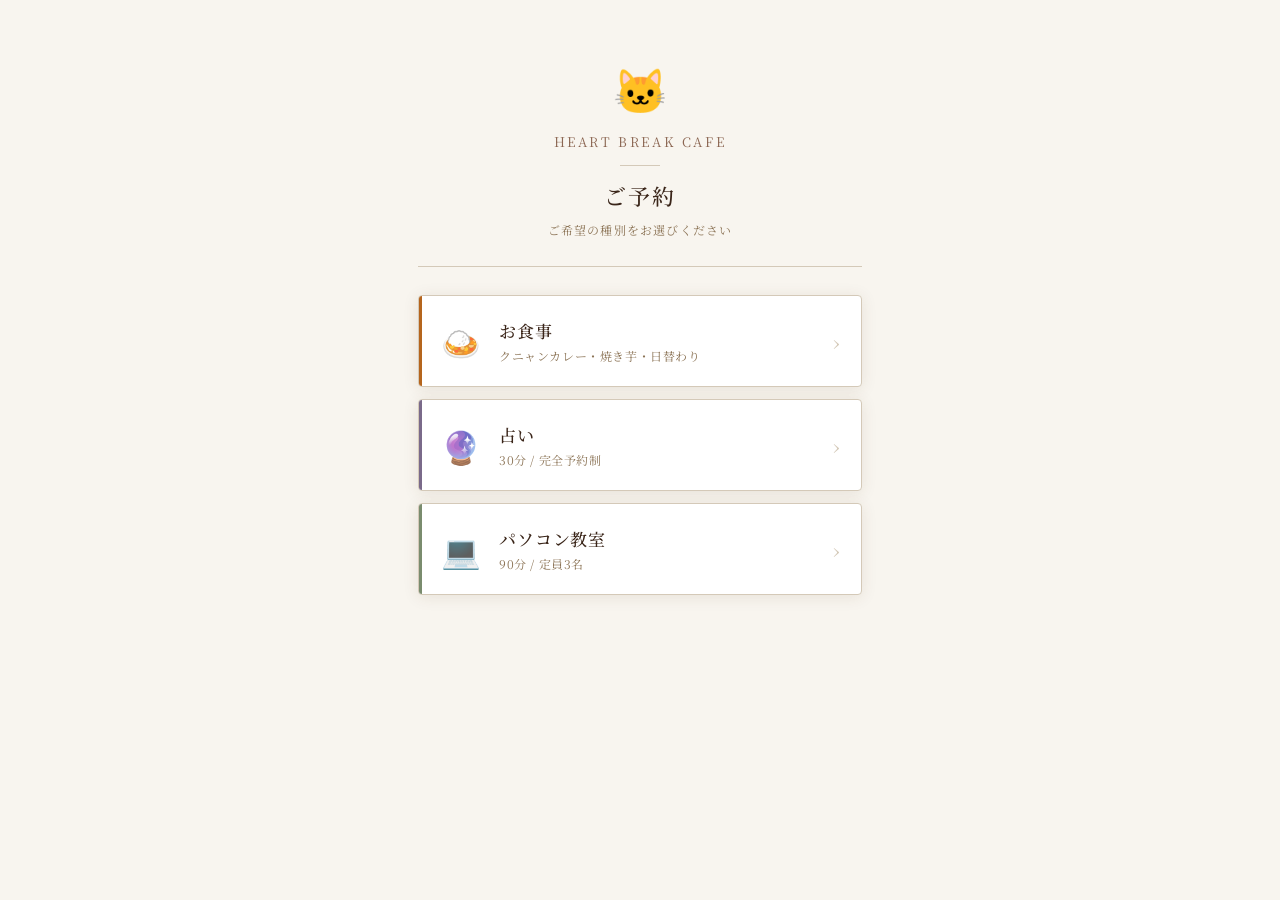
==== index.html @ 2ccf7387 "変更" ====
<!DOCTYPE html>
<html lang="ja">
<head>
  <meta charset="UTF-8">
  <meta name="viewport" content="width=device-width, initial-scale=1.0, user-scalable=no">
  <title>ご予約 | Heart Break Cafe</title>
  <link rel="stylesheet" href="style.css">
</head>
<body>
<div id="progress-bar" class="progress-bar" style="display:none;">
  <div class="step active" data-step="1">種別</div>
  <div class="step" data-step="2">日付</div>
  <div class="step" data-step="3">時間</div>
  <div class="step" data-step="4">情報</div>
  <div class="step" data-step="5">確認</div>
</div>
<button id="btn-back" class="btn-back" onclick="goBack()" style="display:none;">← 戻る</button>
<div id="screen-type" class="screen active">
  <div class="top-header">
    <div class="shop-logo">🐱</div>
    <p class="shop-name">Heart Break Cafe</p>
    <div class="divider"></div>
    <h1 class="shop-title">ご予約</h1>
    <p class="shop-sub">ご希望の種別をお選びください</p>
  </div>
  <div class="type-grid">
    <button class="type-card food" onclick="selectType('food')">
      <span class="card-emoji">🍛</span>
      <div><span class="card-name">お食事</span><span class="card-desc">クニャンカレー・焼き芋・日替わり</span></div>
      <span class="card-arrow">›</span>
    </button>
    <button class="type-card fortune" onclick="selectType('fortune')">
      <span class="card-emoji">🔮</span>
      <div><span class="card-name">占い</span><span class="card-desc">30分 / 完全予約制</span></div>
      <span class="card-arrow">›</span>
    </button>
    <button class="type-card pcclass" onclick="selectType('pcclass')">
      <span class="card-emoji">💻</span>
      <div><span class="card-name">パソコン教室</span><span class="card-desc">90分 / 定員3名</span></div>
      <span class="card-arrow">›</span>
    </button>
  </div>
</div>
<div id="screen-calendar" class="screen">
  <div class="section-header">
    <div id="cal-type-badge" class="type-badge"></div>
    <h2>日付をお選びください</h2>
  </div>
  <div class="month-nav">
    <button class="month-btn" onclick="prevMonth()">&#8249;</button>
    <h3 id="month-label"></h3>
    <button class="month-btn" onclick="nextMonth()">&#8250;</button>
  </div>
  <div id="cal-grid" class="cal-grid"></div>
  <div class="cal-legend">
    <span class="legend-item"><span class="legend-dot available"></span>予約可</span>
    <span class="legend-item"><span class="legend-dot closed"></span>定休日</span>
  </div>
</div>
<div id="screen-time" class="screen">
  <div class="section-header">
    <div id="time-type-badge" class="type-badge"></div>
    <h2 id="time-date-label"></h2>
  </div>
  <p class="time-guide">ご希望のお時間をお選びください</p>
  <div id="time-slots" class="time-slots"></div>
</div>
<div id="screen-form" class="screen">
  <div class="section-header"><h2>お客様情報のご入力</h2></div>
  <div class="booking-summary" id="form-summary"></div>
  <div class="form-group">
    <label>お名前 <span class="required">※必須</span></label>
    <input type="text" id="f-name" placeholder="例：田中 太郎">
  </div>
  <div class="form-group">
    <label>お電話番号 <span class="required">※必須</span></label>
    <input type="tel" id="f-phone" placeholder="例：090-0000-0000">
  </div>
  <div class="form-group" id="group-people">
    <label>人数 <span class="required">※必須</span></label>
    <select id="f-people">
      <option value="">人数をお選びください</option>
      <option value="1">1名</option><option value="2">2名</option>
      <option value="3">3名</option><option value="4">4名</option>
      <option value="5">5名</option><option value="6">6名</option>
    </select>
  </div>
  <div class="form-group">
    <label>ご要望・アレルギー等 <span class="optional">（任意）</span></label>
    <textarea id="f-note" placeholder="アレルギーや特別なご要望があればご記入ください"></textarea>
  </div>
  <button class="btn-primary" onclick="showConfirm()">確認画面へ</button>
</div>
<div id="screen-confirm" class="screen">
  <div class="section-header"><h2>予約内容のご確認</h2></div>
  <div class="confirm-card" id="confirm-details"></div>
  <p class="confirm-note">内容をご確認の上、ご予約を確定してください</p>
  <button class="btn-primary" id="btn-submit" onclick="submitBooking()">予約を確定する</button>
  <button class="btn-secondary" onclick="goBack()">修正する</button>
</div>
<div id="screen-done" class="screen">
  <div class="done-wrap">
    <div class="done-icon">🐱</div>
    <h2>ご予約が完了しました</h2>
    <p class="done-sub">ありがとうございます。当日お待ちしております。</p>
    <div class="done-card" id="done-details"></div>
    <p class="done-note">キャンセル・変更は前日までにお電話にてご連絡ください。</p>
    <button class="btn-primary" onclick="resetApp()">最初に戻る</button>
  </div>
</div>
<div id="loading" class="loading" style="display:none;">
  <div class="spinner"></div><p>送信中...</p>
</div>
<div id="toast"></div>
<script src="script.js"></script>
</body>
</html>
---- style.css ----
@import url('https://fonts.googleapis.com/css2?family=Noto+Serif+JP:wght@300;400;500&display=swap');
*{box-sizing:border-box;margin:0;padding:0;}
:root{--cream:#f8f5ef;--cream2:#f0ebe0;--brown:#5c3d2e;--brown-light:#8b6652;--brown-dark:#3a2519;--green:#7a8c6e;--green-light:#e8ede4;--beige:#e8ddd0;--border:#d4c9b8;--text:#3a2519;--text-muted:#8b7355;--white:#ffffff;--shadow:0 2px 16px rgba(90,60,30,0.10);}
body{font-family:'Noto Serif JP','Hiragino Mincho ProN','Yu Mincho',serif;background:var(--cream);color:var(--text);max-width:480px;margin:0 auto;min-height:100vh;padding-bottom:60px;}
.progress-bar{display:flex;background:var(--white);border-bottom:1px solid var(--border);position:sticky;top:0;z-index:100;padding:10px 8px;gap:2px;}
.step{flex:1;text-align:center;font-size:10px;color:var(--text-muted);padding:6px 2px;border-radius:20px;letter-spacing:0.05em;transition:all 0.3s;}
.step.active{background:var(--brown);color:var(--cream);font-weight:500;}
.step.done{background:var(--beige);color:var(--brown-light);}
.btn-back{background:none;border:none;color:var(--brown-light);font-size:14px;padding:12px 16px;cursor:pointer;display:block;font-family:inherit;letter-spacing:0.05em;}
.screen{display:none;padding:20px 18px;}
.screen.active{display:block;}
.top-header{text-align:center;padding:36px 16px 28px;border-bottom:1px solid var(--border);margin-bottom:28px;}
.shop-logo{font-size:44px;margin-bottom:12px;}
.shop-name{font-size:13px;font-weight:400;color:var(--brown-light);letter-spacing:0.2em;text-transform:uppercase;margin-bottom:10px;}
.shop-title{font-size:22px;font-weight:500;color:var(--brown-dark);letter-spacing:0.1em;margin-bottom:10px;}
.shop-sub{font-size:12px;color:var(--text-muted);letter-spacing:0.1em;}
.divider{width:40px;height:1px;background:var(--border);margin:14px auto;}
.type-grid{display:flex;flex-direction:column;gap:12px;}
.type-card{display:flex;align-items:center;gap:18px;padding:22px;border-radius:4px;border:1px solid var(--border);background:var(--white);cursor:pointer;font-family:inherit;text-align:left;transition:all 0.2s;box-shadow:var(--shadow);width:100%;position:relative;overflow:hidden;}
.type-card::before{content:'';position:absolute;left:0;top:0;bottom:0;width:3px;}
.type-card.food::before{background:#b5651d;}
.type-card.fortune::before{background:#7a6a8a;}
.type-card.pcclass::before{background:var(--green);}
.type-card:hover{background:var(--cream2);transform:translateY(-1px);box-shadow:0 4px 20px rgba(90,60,30,0.15);}
.card-emoji{font-size:32px;flex-shrink:0;opacity:0.85;}
.card-name{font-size:17px;font-weight:500;color:var(--brown-dark);display:block;margin-bottom:4px;letter-spacing:0.05em;}
.card-desc{font-size:12px;color:var(--text-muted);display:block;letter-spacing:0.05em;}
.card-arrow{margin-left:auto;color:var(--border);font-size:20px;flex-shrink:0;}
.section-header{margin-bottom:20px;padding-bottom:14px;border-bottom:1px solid var(--border);}
.section-header h2{font-size:16px;font-weight:500;color:var(--brown-dark);letter-spacing:0.1em;}
.type-badge{display:inline-block;padding:3px 12px;border-radius:2px;font-size:11px;letter-spacing:0.1em;margin-bottom:8px;background:var(--beige);color:var(--brown-light);border:1px solid var(--border);}
.month-nav{display:flex;align-items:center;justify-content:space-between;padding:10px 4px;margin-bottom:14px;}
.month-nav h3{font-size:16px;font-weight:400;letter-spacing:0.1em;color:var(--brown-dark);}
.month-btn{background:var(--white);border:1px solid var(--border);border-radius:2px;padding:7px 16px;font-size:20px;cursor:pointer;color:var(--brown-light);transition:all 0.2s;}
.month-btn:hover{background:var(--cream2);border-color:var(--brown-light);}
.cal-grid{display:grid;grid-template-columns:repeat(7,1fr);gap:3px;}
.cal-header{text-align:center;font-size:11px;color:var(--text-muted);padding:6px 0;letter-spacing:0.05em;}
.cal-header.sun{color:#a0522d;}.cal-header.sat{color:var(--green);}
.cal-day{background:var(--white);border-radius:2px;padding:10px 4px;min-height:50px;text-align:center;cursor:pointer;border:1px solid var(--border);transition:all 0.15s;}
.cal-day:hover:not(.disabled):not(.past){border-color:var(--brown-light);background:var(--cream2);}
.cal-day.today{border-color:var(--green);background:var(--green-light);}
.cal-day.selected{background:var(--brown);border-color:var(--brown);}
.cal-day.selected .day-num{color:var(--cream)!important;}
.cal-day.disabled{opacity:0.3;cursor:not-allowed;background:var(--cream2);}
.cal-day.other-month{opacity:0.15;pointer-events:none;}
.cal-day.sun .day-num{color:#a0522d;}.cal-day.sat .day-num{color:var(--green);}
.day-num{font-size:14px;display:block;color:var(--brown-dark);}
.day-closed{font-size:8px;color:var(--text-muted);display:block;margin-top:2px;}
.cal-legend{display:flex;gap:14px;margin-top:14px;justify-content:flex-end;}
.legend-item{display:flex;align-items:center;gap:5px;font-size:11px;color:var(--text-muted);}
.legend-dot{width:8px;height:8px;border-radius:50%;}
.legend-dot.available{background:var(--white);border:1px solid var(--border);}
.legend-dot.closed{background:var(--cream2);border:1px solid var(--border);}
.time-guide{font-size:12px;color:var(--text-muted);margin-bottom:16px;letter-spacing:0.05em;}
.time-slots{display:grid;grid-template-columns:repeat(3,1fr);gap:8px;}
.slot-btn{padding:14px 8px;border-radius:2px;border:1px solid var(--border);background:var(--white);font-size:14px;cursor:pointer;font-family:inherit;color:var(--brown-dark);transition:all 0.15s;letter-spacing:0.05em;}
.slot-btn:hover{border-color:var(--brown-light);background:var(--cream2);}
.slot-btn.selected{background:var(--brown);border-color:var(--brown);color:var(--cream);}
.slot-btn.booked{background:var(--cream2);color:var(--border);cursor:not-allowed;font-size:11px;}
.no-slots{text-align:center;padding:40px 20px;color:var(--text-muted);font-size:14px;grid-column:1/-1;}
.booking-summary{background:var(--green-light);border-radius:2px;padding:14px 16px;margin-bottom:22px;font-size:13px;color:var(--green);border:1px solid #c5d0bc;letter-spacing:0.05em;}
.form-group{margin-bottom:18px;}
.form-group label{display:block;font-size:12px;color:var(--text-muted);margin-bottom:6px;letter-spacing:0.1em;}
.required{color:#a0522d;font-size:11px;}.optional{color:var(--border);font-size:11px;}
input,select,textarea{width:100%;padding:13px 14px;border:1px solid var(--border);border-radius:2px;font-size:15px;font-family:inherit;background:var(--white);color:var(--text);-webkit-appearance:none;appearance:none;transition:border-color 0.2s;}
input:focus,select:focus,textarea:focus{outline:none;border-color:var(--brown-light);}
textarea{min-height:80px;resize:vertical;}
.btn-primary{width:100%;padding:16px;background:var(--brown);color:var(--cream);border:none;border-radius:2px;font-size:15px;font-weight:500;cursor:pointer;font-family:inherit;margin-top:8px;letter-spacing:0.15em;transition:all 0.2s;}
.btn-primary:hover{background:var(--brown-dark);}
.btn-primary:disabled{background:var(--border);cursor:not-allowed;}
.btn-secondary{width:100%;padding:13px;background:transparent;color:var(--brown-light);border:1px solid var(--border);border-radius:2px;font-size:14px;cursor:pointer;font-family:inherit;margin-top:10px;letter-spacing:0.1em;transition:all 0.2s;}
.btn-secondary:hover{border-color:var(--brown-light);background:var(--cream2);}
.confirm-card{background:var(--white);border:1px solid var(--border);border-radius:2px;padding:20px;margin-bottom:20px;}
.confirm-row{display:flex;justify-content:space-between;align-items:flex-start;padding:10px 0;border-bottom:1px solid var(--cream2);gap:12px;}
.confirm-row:last-child{border-bottom:none;}
.confirm-label{font-size:11px;color:var(--text-muted);letter-spacing:0.1em;flex-shrink:0;width:76px;padding-top:2px;}
.confirm-value{font-size:14px;color:var(--brown-dark);text-align:right;flex:1;letter-spacing:0.05em;}
.confirm-note{font-size:11px;color:var(--text-muted);text-align:center;margin-bottom:16px;letter-spacing:0.05em;}
.done-wrap{text-align:center;padding:48px 16px;}
.done-icon{font-size:52px;margin-bottom:20px;}
.done-wrap h2{font-size:20px;font-weight:500;color:var(--green);letter-spacing:0.1em;margin-bottom:8px;}
.done-sub{color:var(--text-muted);margin-bottom:28px;font-size:13px;letter-spacing:0.1em;}
.done-card{background:var(--white);border:1px solid var(--border);border-radius:2px;padding:20px;text-align:left;margin-bottom:18px;}
.done-note{font-size:11px;color:var(--text-muted);margin-bottom:28px;background:var(--cream2);padding:10px 14px;border-radius:2px;letter-spacing:0.05em;line-height:1.7;}
.loading{position:fixed;inset:0;background:rgba(248,245,239,0.9);display:flex;flex-direction:column;align-items:center;justify-content:center;z-index:999;gap:16px;font-size:13px;color:var(--text-muted);}
.spinner{width:36px;height:36px;border:2px solid var(--beige);border-top-color:var(--brown);border-radius:50%;animation:spin 0.9s linear infinite;}
@keyframes spin{to{transform:rotate(360deg);}}
#toast{position:fixed;bottom:30px;left:50%;transform:translateX(-50%);background:rgba(58,37,25,0.88);color:var(--cream);padding:11px 24px;border-radius:2px;font-size:13px;z-index:1000;display:none;white-space:nowrap;pointer-events:none;letter-spacing:0.05em;}
@media(max-width:360px){.slot-btn{font-size:13px;padding:12px 4px;}.type-card{padding:18px 14px;}.card-emoji{font-size:26px;}.card-name{font-size:15px;}}
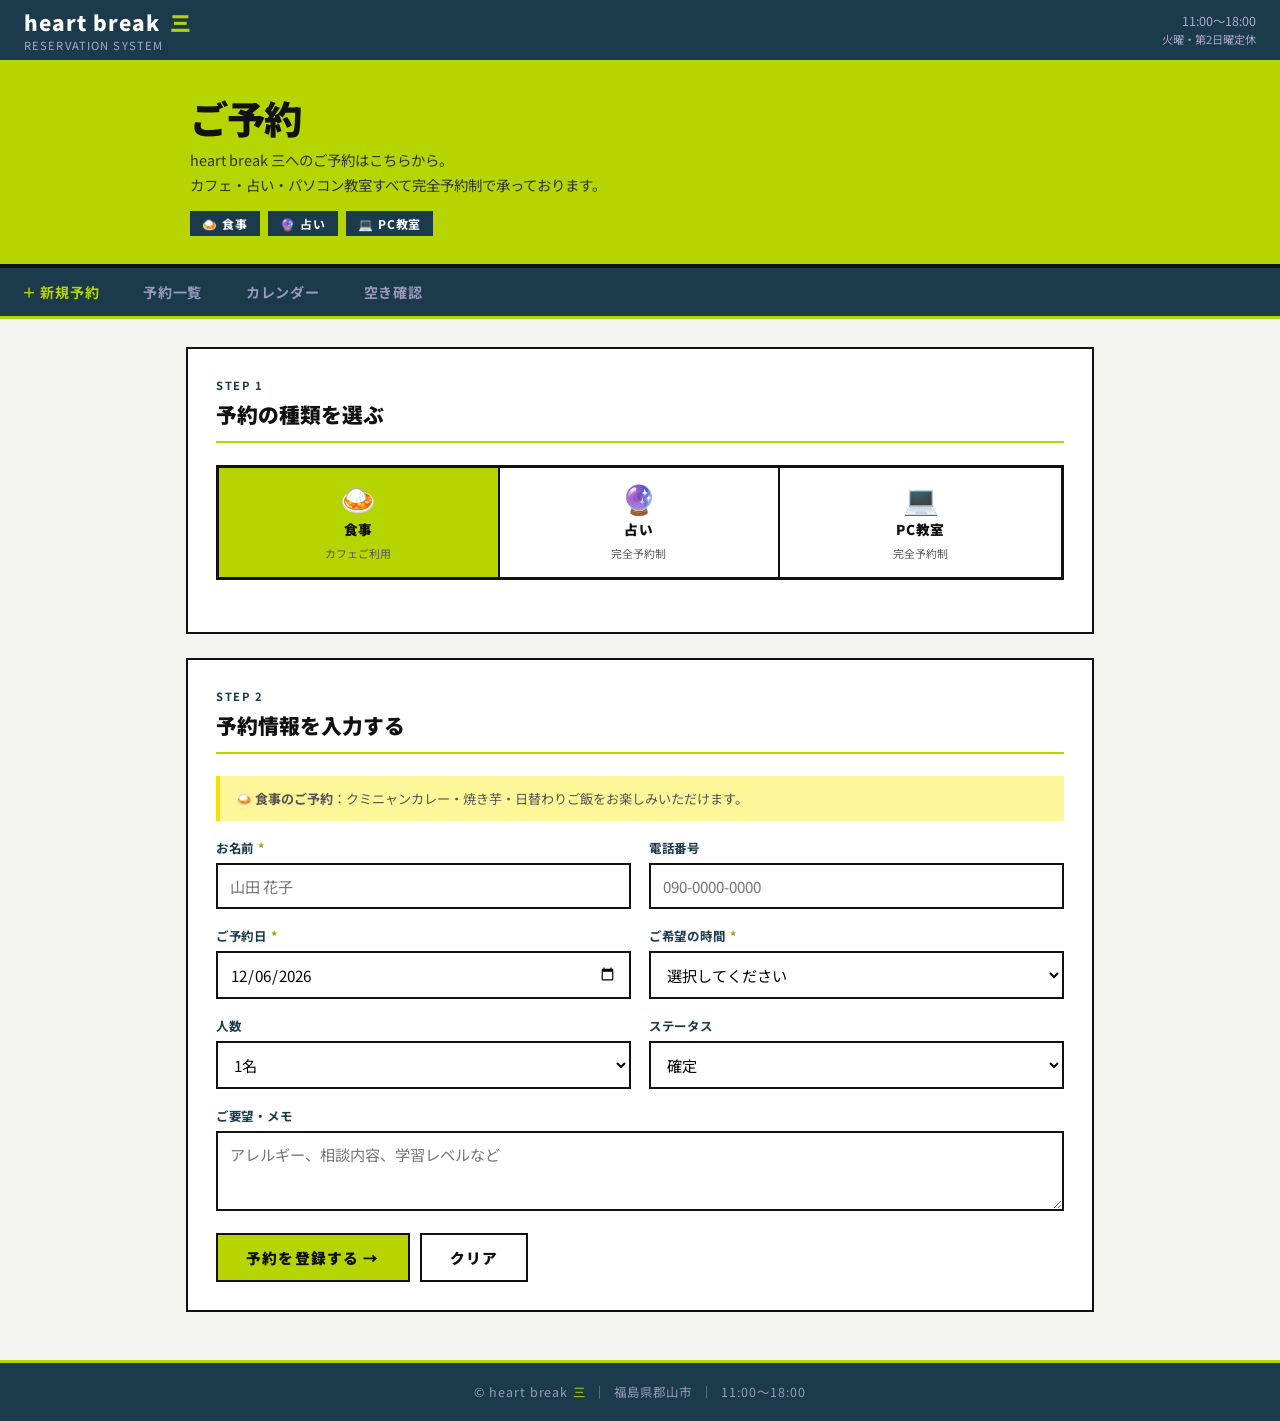
==== commit 0cc5881a: "Update index.html" ====
--- a/index.html
+++ b/index.html
@@ -2,116 +2,1111 @@
 <html lang="ja">
 <head>
   <meta charset="UTF-8">
-  <meta name="viewport" content="width=device-width, initial-scale=1.0, user-scalable=no">
-  <title>ご予約 | Heart Break Cafe</title>
-  <link rel="stylesheet" href="style.css">
+  <meta name="viewport" content="width=device-width, initial-scale=1.0">
+  <title>ご予約 | heart break 三</title>
+  <link href="https://fonts.googleapis.com/css2?family=Noto+Sans+JP:wght@400;700;900&display=swap" rel="stylesheet">
+  <style>
+    :root {
+      --green: #b5d400;
+      --green-dark: #8fa800;
+      --yellow: #f5e000;
+      --yellow-light: #fdf799;
+      --navy: #1b3a4b;
+      --navy-light: #254d63;
+      --black: #111111;
+      --white: #ffffff;
+      --gray-bg: #f4f4f0;
+      --gray-border: #ddd;
+    }
+
+    * { box-sizing: border-box; margin: 0; padding: 0; }
+
+    body {
+      font-family: 'Noto Sans JP', sans-serif;
+      background: var(--gray-bg);
+      color: var(--black);
+    }
+
+    /* ===== HEADER ===== */
+    header {
+      background: var(--navy);
+      padding: 0 24px;
+      display: flex;
+      align-items: center;
+      justify-content: space-between;
+      height: 64px;
+      border-bottom: 4px solid var(--green);
+    }
+    .logo {
+      font-size: 1.3rem;
+      font-weight: 900;
+      color: var(--white);
+      letter-spacing: 0.05em;
+    }
+    .logo span {
+      color: var(--green);
+      margin-left: 4px;
+    }
+    .logo-sub {
+      font-size: 0.7rem;
+      color: #aac;
+      font-weight: 400;
+      display: block;
+      letter-spacing: 0.1em;
+    }
+
+    /* ===== HERO ===== */
+    .hero {
+      background: var(--green);
+      padding: 32px 24px 28px;
+      border-bottom: 4px solid var(--black);
+    }
+    .hero-inner { max-width: 900px; margin: 0 auto; }
+    .hero h1 {
+      font-size: 2.4rem;
+      font-weight: 900;
+      line-height: 1.1;
+      letter-spacing: -0.02em;
+      color: var(--black);
+    }
+    .hero p {
+      margin-top: 10px;
+      font-size: 0.9rem;
+      color: #333;
+      line-height: 1.7;
+    }
+    .hero-tags {
+      display: flex;
+      gap: 8px;
+      margin-top: 14px;
+      flex-wrap: wrap;
+    }
+    .hero-tag {
+      background: var(--navy);
+      color: var(--white);
+      font-size: 0.75rem;
+      font-weight: 700;
+      padding: 4px 12px;
+      letter-spacing: 0.08em;
+    }
+
+    /* ===== NAV ===== */
+    nav {
+      background: var(--navy);
+      display: flex;
+      overflow-x: auto;
+      border-bottom: 3px solid var(--green);
+    }
+    nav button {
+      background: none;
+      border: none;
+      padding: 14px 22px;
+      color: #99b;
+      font-size: 0.88rem;
+      font-weight: 700;
+      cursor: pointer;
+      white-space: nowrap;
+      border-bottom: 3px solid transparent;
+      margin-bottom: -3px;
+      letter-spacing: 0.05em;
+      transition: color 0.2s;
+      font-family: inherit;
+    }
+    nav button.active { color: var(--green); border-bottom-color: var(--green); }
+    nav button:hover { color: var(--yellow); }
+
+    /* ===== MAIN ===== */
+    main { max-width: 940px; margin: 28px auto; padding: 0 16px; }
+    .section { display: none; }
+    .section.active { display: block; }
+
+    /* ===== CATEGORY SELECTOR ===== */
+    .category-selector {
+      display: grid;
+      grid-template-columns: repeat(3, 1fr);
+      gap: 0;
+      border: 3px solid var(--black);
+      margin-bottom: 24px;
+      overflow: hidden;
+    }
+    .cat-btn {
+      background: var(--white);
+      border: none;
+      border-right: 2px solid var(--black);
+      padding: 0;
+      cursor: pointer;
+      transition: background 0.2s;
+      font-family: inherit;
+    }
+    .cat-btn:last-child { border-right: none; }
+    .cat-btn.active { background: var(--green); }
+    .cat-btn:hover:not(.active) { background: var(--yellow-light); }
+    .cat-btn-inner {
+      padding: 16px 10px;
+      display: flex;
+      flex-direction: column;
+      align-items: center;
+      gap: 6px;
+    }
+    .cat-icon { font-size: 1.8rem; line-height: 1; }
+    .cat-label {
+      font-size: 0.85rem;
+      font-weight: 900;
+      letter-spacing: 0.05em;
+      color: var(--black);
+    }
+    .cat-sub {
+      font-size: 0.68rem;
+      color: #555;
+    }
+
+    /* ===== CARD ===== */
+    .card {
+      background: var(--white);
+      border: 2px solid var(--black);
+      padding: 28px;
+      margin-bottom: 24px;
+    }
+    .card-title {
+      font-size: 0.7rem;
+      font-weight: 700;
+      letter-spacing: 0.15em;
+      color: var(--navy);
+      text-transform: uppercase;
+      margin-bottom: 6px;
+    }
+    .card h2 {
+      font-size: 1.3rem;
+      font-weight: 900;
+      margin-bottom: 22px;
+      padding-bottom: 12px;
+      border-bottom: 2px solid var(--green);
+    }
+
+    /* ===== FORM ===== */
+    .form-grid { display: grid; grid-template-columns: 1fr 1fr; gap: 18px; }
+    .form-group { display: flex; flex-direction: column; gap: 6px; }
+    .form-group.full { grid-column: 1 / -1; }
+    label {
+      font-size: 0.78rem;
+      font-weight: 700;
+      color: var(--navy);
+      letter-spacing: 0.06em;
+      text-transform: uppercase;
+    }
+    label .req {
+      color: var(--green-dark);
+      margin-left: 4px;
+    }
+    input, select, textarea {
+      border: 2px solid var(--black);
+      border-radius: 0;
+      padding: 10px 12px;
+      font-size: 0.95rem;
+      font-family: inherit;
+      background: var(--white);
+      transition: border-color 0.2s, background 0.2s;
+    }
+    input:focus, select:focus, textarea:focus {
+      outline: none;
+      border-color: var(--green-dark);
+      background: #f8ffe0;
+    }
+    textarea { resize: vertical; min-height: 80px; }
+
+    .info-box {
+      background: var(--yellow-light);
+      border-left: 4px solid var(--yellow);
+      padding: 12px 16px;
+      font-size: 0.82rem;
+      color: #555;
+      margin-bottom: 18px;
+      line-height: 1.6;
+    }
+
+    /* ===== BUTTONS ===== */
+    .btn {
+      display: inline-block;
+      padding: 12px 28px;
+      border: 2px solid var(--black);
+      cursor: pointer;
+      font-family: inherit;
+      font-size: 0.92rem;
+      font-weight: 900;
+      letter-spacing: 0.08em;
+      transition: all 0.15s;
+    }
+    .btn-primary {
+      background: var(--green);
+      color: var(--black);
+    }
+    .btn-primary:hover { background: var(--yellow); }
+    .btn-secondary {
+      background: var(--white);
+      color: var(--black);
+    }
+    .btn-secondary:hover { background: var(--gray-bg); }
+    .btn-sm {
+      padding: 5px 12px;
+      font-size: 0.75rem;
+      border-width: 1.5px;
+    }
+    .btn-edit { background: var(--navy); color: var(--white); }
+    .btn-edit:hover { background: var(--navy-light); }
+    .btn-cancel { background: #fff0f0; color: #c00; }
+    .btn-cancel:hover { background: #ffe0e0; }
+    .form-actions { margin-top: 22px; display: flex; gap: 10px; flex-wrap: wrap; }
+
+    /* ===== TABLE ===== */
+    .filter-bar {
+      display: flex;
+      gap: 10px;
+      margin-bottom: 16px;
+      flex-wrap: wrap;
+      align-items: center;
+    }
+    .filter-bar input,
+    .filter-bar select {
+      padding: 8px 10px;
+      font-size: 0.88rem;
+      border: 2px solid var(--black);
+      font-family: inherit;
+    }
+
+    table { width: 100%; border-collapse: collapse; }
+    th {
+      background: var(--navy);
+      color: var(--white);
+      padding: 11px 14px;
+      text-align: left;
+      font-size: 0.8rem;
+      font-weight: 700;
+      letter-spacing: 0.06em;
+    }
+    td {
+      padding: 11px 14px;
+      border-bottom: 1px solid #e0e0d8;
+      font-size: 0.88rem;
+      vertical-align: middle;
+    }
+    tr:hover td { background: #f8ffe0; }
+
+    .badge {
+      display: inline-block;
+      padding: 3px 10px;
+      font-size: 0.72rem;
+      font-weight: 700;
+      letter-spacing: 0.05em;
+    }
+    .badge-confirmed { background: var(--green); color: var(--black); }
+    .badge-pending { background: var(--yellow); color: var(--black); }
+    .badge-cancelled { background: #fed7d7; color: #900; }
+
+    .cat-dot {
+      display: inline-block;
+      width: 8px;
+      height: 8px;
+      border-radius: 50%;
+      margin-right: 5px;
+    }
+    .cat-dot-food { background: #e67e22; }
+    .cat-dot-fortune { background: #9b59b6; }
+    .cat-dot-pc { background: #2980b9; }
+
+    .empty-state {
+      text-align: center;
+      padding: 48px;
+      color: #aaa;
+    }
+    .empty-state .e-icon { font-size: 3rem; margin-bottom: 12px; }
+    .empty-state p { font-size: 0.95rem; }
+
+    /* ===== CALENDAR ===== */
+    .calendar-nav {
+      display: flex;
+      align-items: center;
+      justify-content: space-between;
+      margin-bottom: 16px;
+    }
+    .calendar-nav h3 {
+      font-size: 1.1rem;
+      font-weight: 900;
+    }
+    .calendar-grid {
+      display: grid;
+      grid-template-columns: repeat(7, 1fr);
+      gap: 3px;
+    }
+    .cal-header {
+      text-align: center;
+      padding: 8px 4px;
+      font-size: 0.78rem;
+      font-weight: 700;
+      background: var(--navy);
+      color: var(--white);
+      letter-spacing: 0.05em;
+    }
+    .cal-header:first-child { color: #ff9999; }
+    .cal-header:last-child { color: #99ccff; }
+    .cal-day {
+      background: var(--white);
+      min-height: 84px;
+      padding: 6px;
+      border: 1px solid #ddd;
+      cursor: pointer;
+      transition: background 0.15s;
+    }
+    .cal-day:hover { background: #f8ffe0; }
+    .cal-day.other-month { background: #f4f4f0; opacity: 0.5; }
+    .cal-day.today { border: 2px solid var(--green); }
+    .cal-day .day-num {
+      font-size: 0.82rem;
+      font-weight: 900;
+      margin-bottom: 4px;
+    }
+    .cal-day.today .day-num { color: var(--green-dark); }
+    .cal-event {
+      font-size: 0.67rem;
+      padding: 2px 5px;
+      margin-bottom: 2px;
+      overflow: hidden;
+      white-space: nowrap;
+      text-overflow: ellipsis;
+      font-weight: 700;
+    }
+    .cal-event-food { background: #fde8d0; color: #a04000; }
+    .cal-event-fortune { background: #ead5f5; color: #6a2f90; }
+    .cal-event-pc { background: #d0e8f8; color: #1a5580; }
+
+    /* ===== AVAILABILITY ===== */
+    .avail-cats {
+      display: flex;
+      gap: 10px;
+      margin-bottom: 20px;
+      flex-wrap: wrap;
+    }
+    .avail-cat-btn {
+      border: 2px solid var(--black);
+      padding: 8px 20px;
+      background: var(--white);
+      font-family: inherit;
+      font-size: 0.85rem;
+      font-weight: 700;
+      cursor: pointer;
+      transition: all 0.15s;
+    }
+    .avail-cat-btn.active { background: var(--green); }
+    .avail-cat-btn:hover:not(.active) { background: var(--yellow-light); }
+
+    .availability-grid {
+      display: grid;
+      grid-template-columns: repeat(auto-fill, minmax(100px, 1fr));
+      gap: 8px;
+      margin-top: 16px;
+    }
+    .slot {
+      padding: 14px 8px;
+      text-align: center;
+      font-size: 0.88rem;
+      font-weight: 700;
+      border: 2px solid var(--black);
+      cursor: pointer;
+      transition: all 0.15s;
+    }
+    .slot small { display: block; font-size: 0.68rem; font-weight: 400; margin-top: 3px; }
+    .slot.available { background: var(--green); color: var(--black); }
+    .slot.available:hover { background: var(--yellow); transform: translateY(-2px); }
+    .slot.booked { background: #f0f0ec; color: #aaa; cursor: not-allowed; border-color: #ccc; }
+
+    /* ===== MODAL ===== */
+    .modal-overlay {
+      display: none;
+      position: fixed;
+      inset: 0;
+      background: rgba(0,0,0,0.6);
+      z-index: 100;
+      align-items: center;
+      justify-content: center;
+    }
+    .modal-overlay.open { display: flex; }
+    .modal {
+      background: var(--white);
+      border: 3px solid var(--black);
+      padding: 28px;
+      width: 92%;
+      max-width: 480px;
+      max-height: 90vh;
+      overflow-y: auto;
+    }
+    .modal-title {
+      font-size: 0.7rem;
+      font-weight: 700;
+      letter-spacing: 0.15em;
+      color: var(--navy);
+      text-transform: uppercase;
+      margin-bottom: 4px;
+    }
+    .modal h3 {
+      font-size: 1.2rem;
+      font-weight: 900;
+      margin-bottom: 20px;
+      padding-bottom: 10px;
+      border-bottom: 2px solid var(--green);
+    }
+    .modal .form-grid { grid-template-columns: 1fr; }
+    .modal-actions { margin-top: 20px; display: flex; gap: 10px; justify-content: flex-end; }
+
+    /* ===== TOAST ===== */
+    .toast {
+      position: fixed;
+      bottom: 24px;
+      right: 24px;
+      background: var(--navy);
+      color: var(--white);
+      padding: 13px 22px;
+      font-size: 0.88rem;
+      font-weight: 700;
+      letter-spacing: 0.04em;
+      border-left: 4px solid var(--green);
+      opacity: 0;
+      transform: translateY(10px);
+      transition: all 0.3s;
+      z-index: 200;
+      max-width: 320px;
+    }
+    .toast.show { opacity: 1; transform: translateY(0); }
+    .toast.error { border-left-color: #e53e3e; }
+
+    /* ===== FOOTER ===== */
+    footer {
+      margin-top: 48px;
+      background: var(--navy);
+      color: #99b;
+      text-align: center;
+      padding: 20px;
+      font-size: 0.78rem;
+      letter-spacing: 0.08em;
+      border-top: 3px solid var(--green);
+    }
+    footer span { color: var(--green); }
+
+    @media (max-width: 600px) {
+      .hero h1 { font-size: 1.7rem; }
+      .form-grid { grid-template-columns: 1fr; }
+      .category-selector { grid-template-columns: repeat(3, 1fr); }
+      table { font-size: 0.78rem; }
+      th, td { padding: 8px; }
+    }
+  </style>
 </head>
 <body>
-<div id="progress-bar" class="progress-bar" style="display:none;">
-  <div class="step active" data-step="1">種別</div>
-  <div class="step" data-step="2">日付</div>
-  <div class="step" data-step="3">時間</div>
-  <div class="step" data-step="4">情報</div>
-  <div class="step" data-step="5">確認</div>
-</div>
-<button id="btn-back" class="btn-back" onclick="goBack()" style="display:none;">← 戻る</button>
-<div id="screen-type" class="screen active">
-  <div class="top-header">
-    <div class="shop-logo">🐱</div>
-    <p class="shop-name">Heart Break Cafe</p>
-    <div class="divider"></div>
-    <h1 class="shop-title">ご予約</h1>
-    <p class="shop-sub">ご希望の種別をお選びください</p>
+
+<!-- HEADER -->
+<header>
+  <div>
+    <div class="logo">heart break <span>三</span></div>
+    <span class="logo-sub">RESERVATION SYSTEM</span>
   </div>
-  <div class="type-grid">
-    <button class="type-card food" onclick="selectType('food')">
-      <span class="card-emoji">🍛</span>
-      <div><span class="card-name">お食事</span><span class="card-desc">クニャンカレー・焼き芋・日替わり</span></div>
-      <span class="card-arrow">›</span>
-    </button>
-    <button class="type-card fortune" onclick="selectType('fortune')">
-      <span class="card-emoji">🔮</span>
-      <div><span class="card-name">占い</span><span class="card-desc">30分 / 完全予約制</span></div>
-      <span class="card-arrow">›</span>
-    </button>
-    <button class="type-card pcclass" onclick="selectType('pcclass')">
-      <span class="card-emoji">💻</span>
-      <div><span class="card-name">パソコン教室</span><span class="card-desc">90分 / 定員3名</span></div>
-      <span class="card-arrow">›</span>
-    </button>
+  <div style="color:#aac;font-size:0.78rem;text-align:right;">
+    11:00〜18:00<br>
+    <span style="font-size:0.7rem;">火曜・第2日曜定休</span>
+  </div>
+</header>
+
+<!-- HERO -->
+<div class="hero">
+  <div class="hero-inner">
+    <h1>ご予約</h1>
+    <p>heart break 三へのご予約はこちらから。<br>カフェ・占い・パソコン教室すべて完全予約制で承っております。</p>
+    <div class="hero-tags">
+      <span class="hero-tag">🍛 食事</span>
+      <span class="hero-tag">🔮 占い</span>
+      <span class="hero-tag">💻 PC教室</span>
+    </div>
   </div>
 </div>
-<div id="screen-calendar" class="screen">
-  <div class="section-header">
-    <div id="cal-type-badge" class="type-badge"></div>
-    <h2>日付をお選びください</h2>
+
+<!-- NAV -->
+<nav>
+  <button class="active" onclick="showSection('new', this)">＋ 新規予約</button>
+  <button onclick="showSection('list', this)">予約一覧</button>
+  <button onclick="showSection('calendar', this)">カレンダー</button>
+  <button onclick="showSection('availability', this)">空き確認</button>
+</nav>
+
+<main>
+
+  <!-- ===== 新規予約 ===== -->
+  <div id="section-new" class="section active">
+
+    <div class="card">
+      <div class="card-title">STEP 1</div>
+      <h2>予約の種類を選ぶ</h2>
+      <div class="category-selector">
+        <button class="cat-btn active" onclick="selectCategory('food', this)">
+          <div class="cat-btn-inner">
+            <span class="cat-icon">🍛</span>
+            <span class="cat-label">食事</span>
+            <span class="cat-sub">カフェご利用</span>
+          </div>
+        </button>
+        <button class="cat-btn" onclick="selectCategory('fortune', this)">
+          <div class="cat-btn-inner">
+            <span class="cat-icon">🔮</span>
+            <span class="cat-label">占い</span>
+            <span class="cat-sub">完全予約制</span>
+          </div>
+        </button>
+        <button class="cat-btn" onclick="selectCategory('pc', this)">
+          <div class="cat-btn-inner">
+            <span class="cat-icon">💻</span>
+            <span class="cat-label">PC教室</span>
+            <span class="cat-sub">完全予約制</span>
+          </div>
+        </button>
+      </div>
+    </div>
+
+    <div class="card">
+      <div class="card-title">STEP 2</div>
+      <h2>予約情報を入力する</h2>
+
+      <div class="info-box" id="categoryInfo">
+        🍛 <strong>食事のご予約</strong>：クミニャンカレー・焼き芋・日替わりご飯をお楽しみいただけます。
+      </div>
+
+      <form id="reservationForm">
+        <div class="form-grid">
+          <div class="form-group">
+            <label>お名前<span class="req">*</span></label>
+            <input type="text" id="f-name" placeholder="山田 花子" required>
+          </div>
+          <div class="form-group">
+            <label>電話番号</label>
+            <input type="tel" id="f-phone" placeholder="090-0000-0000">
+          </div>
+          <div class="form-group">
+            <label>ご予約日<span class="req">*</span></label>
+            <input type="date" id="f-date" required>
+          </div>
+          <div class="form-group">
+            <label>ご希望の時間<span class="req">*</span></label>
+            <select id="f-time" required>
+              <option value="">選択してください</option>
+            </select>
+          </div>
+          <div class="form-group" id="f-count-group">
+            <label>人数</label>
+            <select id="f-count">
+              <option>1名</option><option>2名</option><option>3名</option>
+              <option>4名</option><option>5名以上</option>
+            </select>
+          </div>
+          <div class="form-group">
+            <label>ステータス</label>
+            <select id="f-status">
+              <option value="confirmed">確定</option>
+              <option value="pending">仮予約</option>
+            </select>
+          </div>
+          <div class="form-group full">
+            <label>ご要望・メモ</label>
+            <textarea id="f-memo" placeholder="アレルギー、相談内容、学習レベルなど"></textarea>
+          </div>
+        </div>
+        <div class="form-actions">
+          <button type="submit" class="btn btn-primary">予約を登録する →</button>
+          <button type="button" class="btn btn-secondary" onclick="clearForm()">クリア</button>
+        </div>
+      </form>
+    </div>
   </div>
-  <div class="month-nav">
-    <button class="month-btn" onclick="prevMonth()">&#8249;</button>
-    <h3 id="month-label"></h3>
-    <button class="month-btn" onclick="nextMonth()">&#8250;</button>
+
+  <!-- ===== 予約一覧 ===== -->
+  <div id="section-list" class="section">
+    <div class="card">
+      <div class="card-title">RESERVATION LIST</div>
+      <h2>予約一覧</h2>
+      <div class="filter-bar">
+        <input type="text" id="searchInput" placeholder="名前で検索..." oninput="renderList()" style="min-width:140px;">
+        <select id="catFilter" onchange="renderList()">
+          <option value="">すべての種類</option>
+          <option value="food">🍛 食事</option>
+          <option value="fortune">🔮 占い</option>
+          <option value="pc">💻 PC教室</option>
+        </select>
+        <select id="statusFilter" onchange="renderList()">
+          <option value="">すべてのステータス</option>
+          <option value="confirmed">確定</option>
+          <option value="pending">仮予約</option>
+          <option value="cancelled">キャンセル</option>
+        </select>
+        <input type="date" id="dateFilter" onchange="renderList()">
+        <button class="btn btn-secondary btn-sm" onclick="clearFilters()">リセット</button>
+      </div>
+      <div style="overflow-x:auto;">
+        <table>
+          <thead>
+            <tr>
+              <th>ID</th>
+              <th>種類</th>
+              <th>お名前</th>
+              <th>予約日</th>
+              <th>時間</th>
+              <th>人数</th>
+              <th>ステータス</th>
+              <th>操作</th>
+            </tr>
+          </thead>
+          <tbody id="reservationTable"></tbody>
+        </table>
+      </div>
+      <div id="emptyState" class="empty-state" style="display:none;">
+        <div class="e-icon">📋</div>
+        <p>予約が見つかりません</p>
+      </div>
+    </div>
   </div>
-  <div id="cal-grid" class="cal-grid"></div>
-  <div class="cal-legend">
-    <span class="legend-item"><span class="legend-dot available"></span>予約可</span>
-    <span class="legend-item"><span class="legend-dot closed"></span>定休日</span>
+
+  <!-- ===== カレンダー ===== -->
+  <div id="section-calendar" class="section">
+    <div class="card">
+      <div class="card-title">CALENDAR VIEW</div>
+      <h2 style="margin-bottom:16px;">カレンダー</h2>
+      <div style="display:flex;gap:12px;margin-bottom:16px;flex-wrap:wrap;font-size:0.8rem;font-weight:700;">
+        <span><span style="display:inline-block;width:12px;height:12px;background:#fde8d0;border:1px solid #ccc;margin-right:5px;vertical-align:middle;"></span>食事</span>
+        <span><span style="display:inline-block;width:12px;height:12px;background:#ead5f5;border:1px solid #ccc;margin-right:5px;vertical-align:middle;"></span>占い</span>
+        <span><span style="display:inline-block;width:12px;height:12px;background:#d0e8f8;border:1px solid #ccc;margin-right:5px;vertical-align:middle;"></span>PC教室</span>
+      </div>
+      <div class="calendar-nav">
+        <button class="btn btn-secondary btn-sm" onclick="changeMonth(-1)">◀ 前月</button>
+        <strong id="calMonthLabel" style="font-size:1rem;"></strong>
+        <button class="btn btn-secondary btn-sm" onclick="changeMonth(1)">次月 ▶</button>
+      </div>
+      <div class="calendar-grid" id="calendarGrid"></div>
+    </div>
+  </div>
+
+  <!-- ===== 空き確認 ===== -->
+  <div id="section-availability" class="section">
+    <div class="card">
+      <div class="card-title">AVAILABILITY CHECK</div>
+      <h2>空き確認</h2>
+      <div style="display:flex;gap:16px;align-items:flex-end;flex-wrap:wrap;margin-bottom:6px;">
+        <div class="form-group">
+          <label>確認する日付</label>
+          <input type="date" id="avail-date" onchange="renderAvailability()" style="width:200px;">
+        </div>
+      </div>
+      <div class="avail-cats">
+        <button class="avail-cat-btn active" onclick="selectAvailCat('food', this)">🍛 食事</button>
+        <button class="avail-cat-btn" onclick="selectAvailCat('fortune', this)">🔮 占い</button>
+        <button class="avail-cat-btn" onclick="selectAvailCat('pc', this)">💻 PC教室</button>
+      </div>
+      <div style="font-size:0.8rem;color:#666;margin-bottom:4px;">
+        🟢 空き ／ ⬜ 予約済 &nbsp;｜ 空きをクリックすると予約フォームへ
+      </div>
+      <div class="availability-grid" id="availabilityGrid"></div>
+    </div>
+  </div>
+
+</main>
+
+<!-- 編集モーダル -->
+<div class="modal-overlay" id="editModal">
+  <div class="modal">
+    <div class="modal-title">EDIT RESERVATION</div>
+    <h3>予約を編集</h3>
+    <div class="form-grid">
+      <div class="form-group">
+        <label>種類</label>
+        <select id="e-cat">
+          <option value="food">🍛 食事</option>
+          <option value="fortune">🔮 占い</option>
+          <option value="pc">💻 PC教室</option>
+        </select>
+      </div>
+      <div class="form-group">
+        <label>お名前<span class="req">*</span></label>
+        <input type="text" id="e-name">
+      </div>
+      <div class="form-group">
+        <label>電話番号</label>
+        <input type="tel" id="e-phone">
+      </div>
+      <div class="form-group">
+        <label>予約日<span class="req">*</span></label>
+        <input type="date" id="e-date">
+      </div>
+      <div class="form-group">
+        <label>時間帯</label>
+        <select id="e-time"></select>
+      </div>
+      <div class="form-group">
+        <label>人数</label>
+        <select id="e-count">
+          <option>1名</option><option>2名</option><option>3名</option>
+          <option>4名</option><option>5名以上</option>
+        </select>
+      </div>
+      <div class="form-group">
+        <label>ステータス</label>
+        <select id="e-status">
+          <option value="confirmed">確定</option>
+          <option value="pending">仮予約</option>
+          <option value="cancelled">キャンセル</option>
+        </select>
+      </div>
+      <div class="form-group">
+        <label>メモ</label>
+        <textarea id="e-memo"></textarea>
+      </div>
+    </div>
+    <div class="modal-actions">
+      <button class="btn btn-secondary" onclick="closeModal()">閉じる</button>
+      <button class="btn btn-primary" onclick="saveEdit()">保存する →</button>
+    </div>
   </div>
 </div>
-<div id="screen-time" class="screen">
-  <div class="section-header">
-    <div id="time-type-badge" class="type-badge"></div>
-    <h2 id="time-date-label"></h2>
-  </div>
-  <p class="time-guide">ご希望のお時間をお選びください</p>
-  <div id="time-slots" class="time-slots"></div>
-</div>
-<div id="screen-form" class="screen">
-  <div class="section-header"><h2>お客様情報のご入力</h2></div>
-  <div class="booking-summary" id="form-summary"></div>
-  <div class="form-group">
-    <label>お名前 <span class="required">※必須</span></label>
-    <input type="text" id="f-name" placeholder="例：田中 太郎">
-  </div>
-  <div class="form-group">
-    <label>お電話番号 <span class="required">※必須</span></label>
-    <input type="tel" id="f-phone" placeholder="例：090-0000-0000">
-  </div>
-  <div class="form-group" id="group-people">
-    <label>人数 <span class="required">※必須</span></label>
-    <select id="f-people">
-      <option value="">人数をお選びください</option>
-      <option value="1">1名</option><option value="2">2名</option>
-      <option value="3">3名</option><option value="4">4名</option>
-      <option value="5">5名</option><option value="6">6名</option>
-    </select>
-  </div>
-  <div class="form-group">
-    <label>ご要望・アレルギー等 <span class="optional">（任意）</span></label>
-    <textarea id="f-note" placeholder="アレルギーや特別なご要望があればご記入ください"></textarea>
-  </div>
-  <button class="btn-primary" onclick="showConfirm()">確認画面へ</button>
-</div>
-<div id="screen-confirm" class="screen">
-  <div class="section-header"><h2>予約内容のご確認</h2></div>
-  <div class="confirm-card" id="confirm-details"></div>
-  <p class="confirm-note">内容をご確認の上、ご予約を確定してください</p>
-  <button class="btn-primary" id="btn-submit" onclick="submitBooking()">予約を確定する</button>
-  <button class="btn-secondary" onclick="goBack()">修正する</button>
-</div>
-<div id="screen-done" class="screen">
-  <div class="done-wrap">
-    <div class="done-icon">🐱</div>
-    <h2>ご予約が完了しました</h2>
-    <p class="done-sub">ありがとうございます。当日お待ちしております。</p>
-    <div class="done-card" id="done-details"></div>
-    <p class="done-note">キャンセル・変更は前日までにお電話にてご連絡ください。</p>
-    <button class="btn-primary" onclick="resetApp()">最初に戻る</button>
-  </div>
-</div>
-<div id="loading" class="loading" style="display:none;">
-  <div class="spinner"></div><p>送信中...</p>
-</div>
-<div id="toast"></div>
-<script src="script.js"></script>
+
+<div class="toast" id="toast"></div>
+
+<footer>
+  © heart break <span>三</span> &nbsp;｜&nbsp; 福島県郡山市 &nbsp;｜&nbsp; 11:00〜18:00
+</footer>
+
+<script>
+// ===== 設定 =====
+const SLOTS = {
+  food:    ['11:00','11:30','12:00','12:30','13:00','13:30','14:00','14:30','15:00','15:30','16:00','16:30','17:00','17:30'],
+  fortune: ['11:00','12:00','13:00','14:00','15:00','16:00','17:00'],
+  pc:      ['11:00','13:00','15:00','17:00'],
+};
+
+const CAT_INFO = {
+  food:    '🍛 <strong>食事のご予約</strong>：クミニャンカレー・焼き芋・日替わりご飯をお楽しみいただけます。',
+  fortune: '🔮 <strong>占いのご予約</strong>：完全予約制です。ご相談内容をメモ欄にお書きいただけるとスムーズです。',
+  pc:      '💻 <strong>パソコン教室のご予約</strong>：完全予約制です。現在のスキルレベルをメモ欄にご記入ください。',
+};
+
+const CAT_LABEL = { food: '🍛 食事', fortune: '🔮 占い', pc: '💻 PC教室' };
+const CAT_EVENT_CLASS = { food: 'cal-event-food', fortune: 'cal-event-fortune', pc: 'cal-event-pc' };
+
+// ===== データ =====
+let reservations = JSON.parse(localStorage.getItem('hb3_reservations') || '[]');
+let editingId = null;
+let calYear, calMonth;
+let currentCat = 'food';
+let availCat = 'food';
+
+const today = new Date();
+calYear = today.getFullYear();
+calMonth = today.getMonth();
+
+// 初期値
+document.getElementById('f-date').value = today.toISOString().split('T')[0];
+document.getElementById('avail-date').value = today.toISOString().split('T')[0];
+updateSlots('f-time', 'food');
+
+// サンプルデータ
+if (reservations.length === 0) {
+  const d = today.toISOString().split('T')[0];
+  reservations = [
+    { id:1, cat:'food',    name:'田中 花子', phone:'090-1234-5678', date:d, time:'12:00', count:'2名', status:'confirmed', memo:'' },
+    { id:2, cat:'fortune', name:'佐藤 美月', phone:'080-9876-5432', date:d, time:'14:00', count:'1名', status:'confirmed', memo:'恋愛相談' },
+    { id:3, cat:'pc',      name:'鈴木 次郎', phone:'',              date:d, time:'11:00', count:'1名', status:'pending',   memo:'初心者です' },
+  ];
+  save();
+}
+
+function save() {
+  localStorage.setItem('hb3_reservations', JSON.stringify(reservations));
+}
+
+function nextId() {
+  return reservations.length > 0 ? Math.max(...reservations.map(r => r.id)) + 1 : 1;
+}
+
+// ===== ナビ =====
+function showSection(name, btn) {
+  document.querySelectorAll('.section').forEach(s => s.classList.remove('active'));
+  document.querySelectorAll('nav button').forEach(b => b.classList.remove('active'));
+  document.getElementById('section-' + name).classList.add('active');
+  if (btn) btn.classList.add('active');
+  if (name === 'list') renderList();
+  if (name === 'calendar') renderCalendar();
+  if (name === 'availability') renderAvailability();
+}
+
+// ===== カテゴリ選択 =====
+function selectCategory(cat, btn) {
+  currentCat = cat;
+  document.querySelectorAll('.cat-btn').forEach(b => b.classList.remove('active'));
+  btn.classList.add('active');
+  document.getElementById('categoryInfo').innerHTML = CAT_INFO[cat];
+  updateSlots('f-time', cat);
+  // 食事以外は人数を隠す
+  const cg = document.getElementById('f-count-group');
+  cg.style.display = (cat === 'food') ? 'flex' : 'none';
+}
+
+function updateSlots(selectId, cat) {
+  const sel = document.getElementById(selectId);
+  const current = sel.value;
+  sel.innerHTML = '<option value="">選択してください</option>' +
+    SLOTS[cat].map(s => `<option value="${s}" ${s===current?'selected':''}>${s}</option>`).join('');
+}
+
+// ===== 新規登録 =====
+document.getElementById('reservationForm').addEventListener('submit', function(e) {
+  e.preventDefault();
+  const r = {
+    id: nextId(),
+    cat: currentCat,
+    name: document.getElementById('f-name').value.trim(),
+    phone: document.getElementById('f-phone').value.trim(),
+    date: document.getElementById('f-date').value,
+    time: document.getElementById('f-time').value,
+    count: currentCat === 'food' ? document.getElementById('f-count').value : '1名',
+    status: document.getElementById('f-status').value,
+    memo: document.getElementById('f-memo').value.trim(),
+  };
+  if (!r.name || !r.date || !r.time) { showToast('必須項目を入力してください', 'error'); return; }
+  reservations.push(r);
+  save();
+  showToast(`${CAT_LABEL[r.cat]} の予約を登録しました！`);
+  clearForm();
+});
+
+function clearForm() {
+  document.getElementById('f-name').value = '';
+  document.getElementById('f-phone').value = '';
+  document.getElementById('f-date').value = today.toISOString().split('T')[0];
+  document.getElementById('f-time').value = '';
+  document.getElementById('f-count').value = '1名';
+  document.getElementById('f-status').value = 'confirmed';
+  document.getElementById('f-memo').value = '';
+}
+
+// ===== 一覧 =====
+const BADGE_LABEL = { confirmed:'確定', pending:'仮予約', cancelled:'キャンセル' };
+const BADGE_CLS   = { confirmed:'badge-confirmed', pending:'badge-pending', cancelled:'badge-cancelled' };
+
+function renderList() {
+  const search  = document.getElementById('searchInput').value.toLowerCase();
+  const catF    = document.getElementById('catFilter').value;
+  const statusF = document.getElementById('statusFilter').value;
+  const dateF   = document.getElementById('dateFilter').value;
+
+  let filtered = reservations.filter(r => {
+    if (search  && !r.name.toLowerCase().includes(search)) return false;
+    if (catF    && r.cat    !== catF)    return false;
+    if (statusF && r.status !== statusF) return false;
+    if (dateF   && r.date   !== dateF)   return false;
+    return true;
+  }).sort((a,b) => (a.date+a.time).localeCompare(b.date+b.time));
+
+  const tbody = document.getElementById('reservationTable');
+  const empty = document.getElementById('emptyState');
+
+  if (filtered.length === 0) {
+    tbody.innerHTML = '';
+    empty.style.display = 'block';
+    return;
+  }
+  empty.style.display = 'none';
+
+  tbody.innerHTML = filtered.map(r => `
+    <tr>
+      <td style="color:#aaa;font-size:0.78rem;">#${r.id}</td>
+      <td>${CAT_LABEL[r.cat] || r.cat}</td>
+      <td><strong>${r.name}</strong>${r.phone ? `<br><span style="color:#999;font-size:0.75rem;">${r.phone}</span>` : ''}</td>
+      <td>${r.date.replace(/-/g,'/')}</td>
+      <td><strong>${r.time}</strong></td>
+      <td>${r.count}</td>
+      <td><span class="badge ${BADGE_CLS[r.status]}">${BADGE_LABEL[r.status]}</span></td>
+      <td style="display:flex;gap:6px;flex-wrap:wrap;">
+        <button class="btn btn-edit btn-sm" onclick="openEdit(${r.id})">編集</button>
+        <button class="btn btn-cancel btn-sm" onclick="cancelReservation(${r.id})">
+          ${r.status === 'cancelled' ? '削除' : 'キャンセル'}
+        </button>
+      </td>
+    </tr>
+  `).join('');
+}
+
+function clearFilters() {
+  document.getElementById('searchInput').value = '';
+  document.getElementById('catFilter').value = '';
+  document.getElementById('statusFilter').value = '';
+  document.getElementById('dateFilter').value = '';
+  renderList();
+}
+
+function cancelReservation(id) {
+  const r = reservations.find(r => r.id === id);
+  if (!r) return;
+  if (r.status === 'cancelled') {
+    if (!confirm(`予約 #${id}（${r.name}）を完全に削除しますか？`)) return;
+    reservations = reservations.filter(r => r.id !== id);
+    showToast('予約を削除しました', 'error');
+  } else {
+    if (!confirm(`予約 #${id}（${r.name}）をキャンセルしますか？`)) return;
+    r.status = 'cancelled';
+    showToast('予約をキャンセルしました', 'error');
+  }
+  save();
+  renderList();
+}
+
+// ===== 編集モーダル =====
+function openEdit(id) {
+  const r = reservations.find(r => r.id === id);
+  if (!r) return;
+  editingId = id;
+  document.getElementById('e-cat').value   = r.cat;
+  document.getElementById('e-name').value  = r.name;
+  document.getElementById('e-phone').value = r.phone;
+  document.getElementById('e-date').value  = r.date;
+  updateSlots('e-time', r.cat);
+  document.getElementById('e-time').value   = r.time;
+  document.getElementById('e-count').value  = r.count;
+  document.getElementById('e-status').value = r.status;
+  document.getElementById('e-memo').value   = r.memo;
+  document.getElementById('editModal').classList.add('open');
+}
+document.getElementById('e-cat').addEventListener('change', function() {
+  updateSlots('e-time', this.value);
+});
+function closeModal() {
+  document.getElementById('editModal').classList.remove('open');
+  editingId = null;
+}
+function saveEdit() {
+  const r = reservations.find(r => r.id === editingId);
+  if (!r) return;
+  r.cat    = document.getElementById('e-cat').value;
+  r.name   = document.getElementById('e-name').value.trim();
+  r.phone  = document.getElementById('e-phone').value.trim();
+  r.date   = document.getElementById('e-date').value;
+  r.time   = document.getElementById('e-time').value;
+  r.count  = document.getElementById('e-count').value;
+  r.status = document.getElementById('e-status').value;
+  r.memo   = document.getElementById('e-memo').value.trim();
+  save();
+  closeModal();
+  renderList();
+  showToast('予約を更新しました');
+}
+document.getElementById('editModal').addEventListener('click', function(e) {
+  if (e.target === this) closeModal();
+});
+
+// ===== カレンダー =====
+function renderCalendar() {
+  document.getElementById('calMonthLabel').textContent = `${calYear}年 ${calMonth+1}月`;
+  const grid = document.getElementById('calendarGrid');
+  const headers = ['日','月','火','水','木','金','土'];
+  grid.innerHTML = headers.map(d => `<div class="cal-header">${d}</div>`).join('');
+
+  const first = new Date(calYear, calMonth, 1);
+  const last  = new Date(calYear, calMonth+1, 0);
+  const startDay = first.getDay();
+  const todayStr = today.toISOString().split('T')[0];
+
+  for (let i = 0; i < startDay; i++) {
+    const d = new Date(calYear, calMonth, -startDay+i+1);
+    grid.innerHTML += `<div class="cal-day other-month"><div class="day-num">${d.getDate()}</div></div>`;
+  }
+
+  for (let d = 1; d <= last.getDate(); d++) {
+    const ds = `${calYear}-${String(calMonth+1).padStart(2,'0')}-${String(d).padStart(2,'0')}`;
+    const dayRes = reservations.filter(r => r.date === ds && r.status !== 'cancelled');
+    const isToday = ds === todayStr;
+
+    const events = dayRes.slice(0,3).map(r =>
+      `<div class="cal-event ${CAT_EVENT_CLASS[r.cat]}">${r.time} ${r.name}</div>`
+    ).join('');
+    const more = dayRes.length > 3 ? `<div style="font-size:0.67rem;color:#aaa;">+${dayRes.length-3}件</div>` : '';
+
+    grid.innerHTML += `
+      <div class="cal-day ${isToday?'today':''}" onclick="filterByDate('${ds}')">
+        <div class="day-num">${d}</div>
+        ${events}${more}
+      </div>`;
+  }
+
+  const remaining = (7 - (startDay + last.getDate()) % 7) % 7;
+  for (let i = 1; i <= remaining; i++) {
+    grid.innerHTML += `<div class="cal-day other-month"><div class="day-num">${i}</div></div>`;
+  }
+}
+
+function changeMonth(delta) {
+  calMonth += delta;
+  if (calMonth > 11) { calMonth=0; calYear++; }
+  if (calMonth < 0)  { calMonth=11; calYear--; }
+  renderCalendar();
+}
+
+function filterByDate(ds) {
+  document.querySelectorAll('nav button').forEach(b => b.classList.remove('active'));
+  document.querySelectorAll('nav button')[1].classList.add('active');
+  showSection('list');
+  document.getElementById('dateFilter').value = ds;
+  renderList();
+}
+
+// ===== 空き確認 =====
+function selectAvailCat(cat, btn) {
+  availCat = cat;
+  document.querySelectorAll('.avail-cat-btn').forEach(b => b.classList.remove('active'));
+  btn.classList.add('active');
+  renderAvailability();
+}
+
+function renderAvailability() {
+  const date = document.getElementById('avail-date').value;
+  const booked = reservations
+    .filter(r => r.date === date && r.cat === availCat && r.status !== 'cancelled')
+    .map(r => r.time);
+
+  const grid = document.getElementById('availabilityGrid');
+  const slots = SLOTS[availCat];
+  grid.innerHTML = slots.map(slot => {
+    const isBooked = booked.includes(slot);
+    return `<div class="slot ${isBooked ? 'booked' : 'available'}"
+      ${!isBooked ? `onclick="quickBook('${slot}','${date}','${availCat}')"` : ''}>
+      ${slot}
+      <small>${isBooked ? '予約済' : '空き'}</small>
+    </div>`;
+  }).join('');
+}
+
+function quickBook(time, date, cat) {
+  currentCat = cat;
+  document.querySelectorAll('.cat-btn').forEach(b => b.classList.remove('active'));
+  document.querySelectorAll('.cat-btn')[['food','fortune','pc'].indexOf(cat)].classList.add('active');
+  document.getElementById('categoryInfo').innerHTML = CAT_INFO[cat];
+  updateSlots('f-time', cat);
+  document.getElementById('f-date').value = date;
+  document.getElementById('f-time').value = time;
+  document.getElementById('f-count-group').style.display = cat === 'food' ? 'flex' : 'none';
+
+  document.querySelectorAll('nav button').forEach(b => b.classList.remove('active'));
+  document.querySelectorAll('nav button')[0].classList.add('active');
+  showSection('new');
+  showToast(`${CAT_LABEL[cat]} ${time} の予約フォームを開きました`);
+}
+
+// ===== Toast =====
+function showToast(msg, type='') {
+  const t = document.getElementById('toast');
+  t.textContent = msg;
+  t.className = 'toast ' + type;
+  t.classList.add('show');
+  setTimeout(() => t.classList.remove('show'), 3000);
+}
+</script>
 </body>
-</html>+</html>
